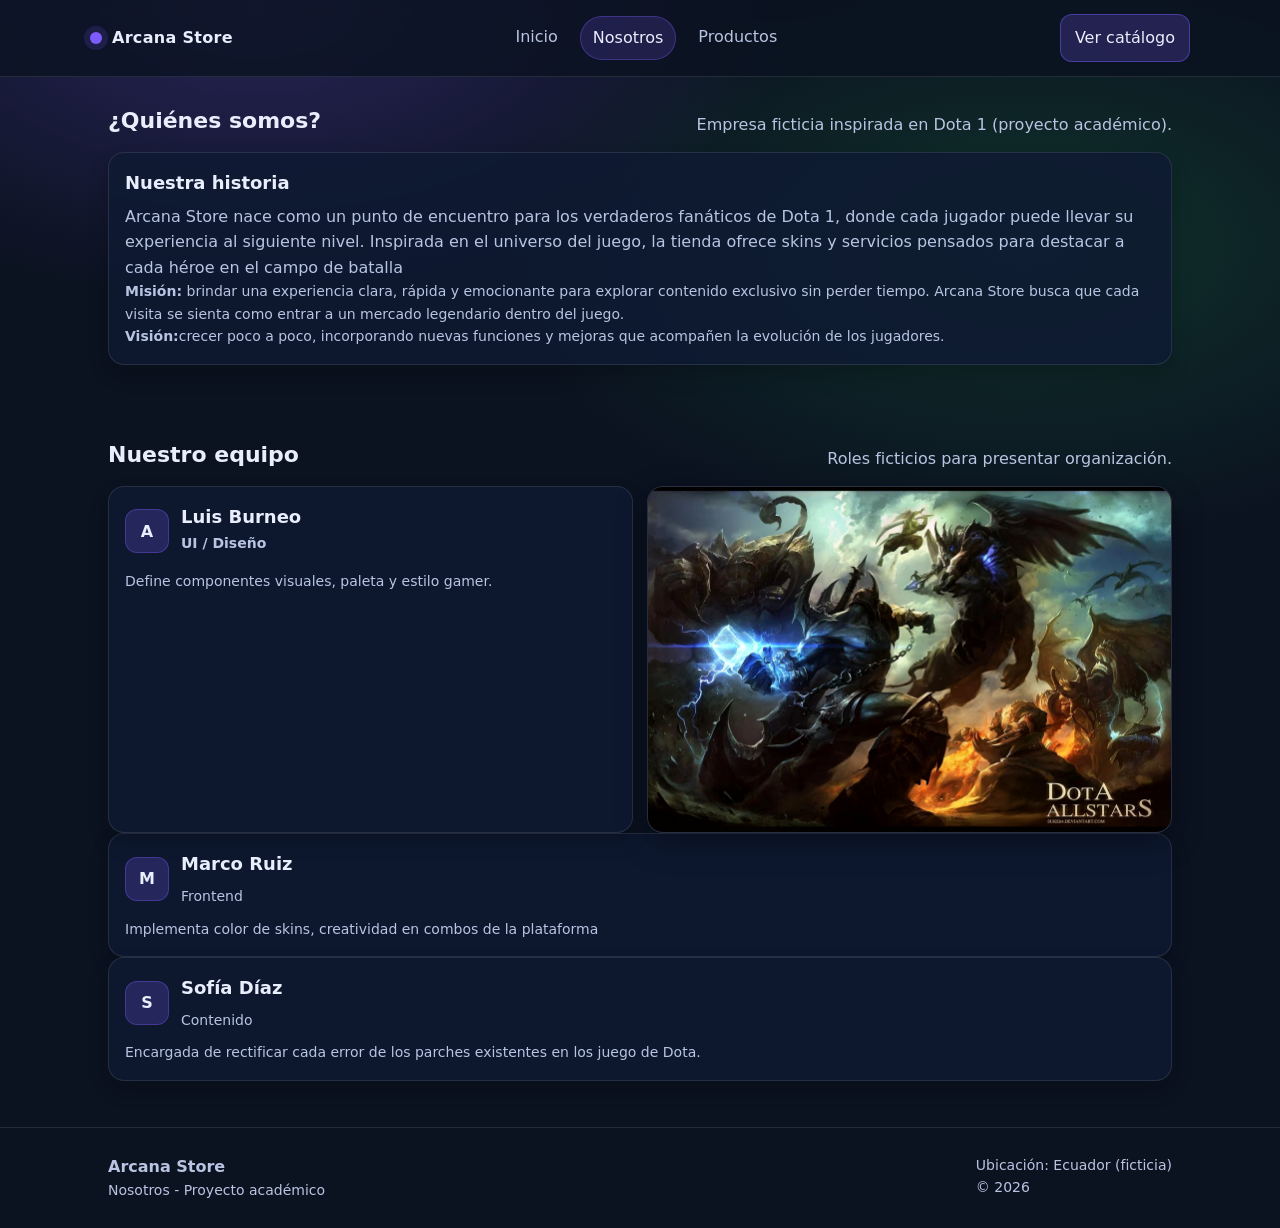
==== nosotros.html @ 8f255d71 "Primer commit Taller Practico 2 - dinamicas JS" ====
<!DOCTYPE html>
<html lang="es">
<head>
    <meta charset="UTF-8" />
    <meta name="viewport" content="width=device-width, initial-scale=1.0" />
    <title>Arcana Store | Nosotros</title>
    <link rel="stylesheet" href="css/styles.css" />
</head>

<body>

    <!-- NAVBAR -->
    <header class="navbar">
    <div class="container navbar__inner">
        <a class="brand" href="index.html">
        <span class="brand__dot" aria-hidden="true"></span>
        <span>Arcana Store</span>
        </a>

    <button class="nav-toggle" type="button"
        data-nav-toggle
        aria-controls="navlinks"
        aria-expanded="false">
        ☰ Menú
    </button>

    <nav class="navlinks" id="navlinks" data-navlinks aria-label="Navegación principal">
        <a href="index.html">Inicio</a>
        <a href="nosotros.html">Nosotros</a>
        <a href="productos.html">Productos</a>
    </nav>

    <a class="btn btn--brand" href="productos.html">Ver catálogo</a>
    </div>
</header>

<main>

<!-- HISTORIA -->
<section class="section">
<div class="container">
    <div class="section__head">
    <h2>¿Quiénes somos?</h2>
    <p>Empresa ficticia inspirada en Dota 1 (proyecto académico).</p>
    </div>

    <article class="card">
        <h3>Nuestra historia</h3>
        <p>
        Arcana Store nace como un punto de encuentro para los verdaderos fanáticos de Dota 1, donde cada jugador puede llevar su experiencia al siguiente nivel. 
        Inspirada en el universo del juego, la tienda ofrece skins y servicios pensados para destacar a cada héroe en el campo de batalla
        </p>
        <p class="small">
        <b>Misión:</b> brindar una experiencia clara, rápida y emocionante para explorar contenido exclusivo sin perder tiempo.
        Arcana Store busca que cada visita se sienta como entrar a un mercado legendario dentro del juego.<br/>
        <b>Visión:</b>crecer poco a poco, incorporando nuevas funciones y mejoras que acompañen la evolución de los jugadores.
        </p>
    </article>
    </div>
    </section>

    <!-- EQUIPO -->
    <section class="section">
    <div class="container">
        <div class="section__head">
        <h2>Nuestro equipo</h2>
        <p>Roles ficticios para presentar organización.</p>
        </div>

        <div class="about__grid">
        <article class="card">
            <div class="row">
            <div class="avatar" aria-hidden="true">A</div>
            <div>
                <h3>Luis Burneo
                <div class="small">UI / Diseño</div>
            </div>
            </div>
            <p class="small" style="margin-top:10px;">
            Define componentes visuales, paleta y estilo gamer.
            </p>
        </article>

        <div class="hero__media">
    <img src="img/about.jpg" alt="Ilustración gamer para la sección Nosotros" />
    </div>
    </div>

        <article class="card">
            <div class="row">
            <div class="avatar" aria-hidden="true">M</div>
            <div>
                <h3>Marco Ruiz</h3>
                <div class="small">Frontend</div>
            </div>
            </div>
            <p class="small" style="margin-top:10px;">
            Implementa color de skins, creatividad en combos de la plataforma
            </p>
        </article>

        <article class="card">
            <div class="row">
            <div class="avatar" aria-hidden="true">S</div>
            <div>
                <h3>Sofía Díaz</h3>
                <div class="small">Contenido</div>
            </div>
            </div>
            <p class="small" style="margin-top:10px;">
            Encargada de rectificar cada error de los parches existentes en los juego de Dota.
            </p>
        </article>
        </div>
    </div>
    </section>

</main>

<!-- FOOTER -->
<footer class="footer">
    <div class="container footer__grid">
    <div>
        <b>Arcana Store</b>
        <div class="small">Nosotros - Proyecto académico</div>
    </div>
    <div class="small">
        <div>Ubicación: Ecuador (ficticia)</div>
        <div>© 2026</div>
    </div>
    </div>
</footer>

<script src="js/main.js"></script>
</body>
</html>
---- css/styles.css ----
/*  JS helpers  */
.hidden{ display:none !important; }

.nav-toggle{
    display:none;
    padding: 10px 12px;
    border-radius: 12px;
    border: var(--border);
    background: rgba(255,255,255,.05);
    color: var(--text);
    cursor:pointer;
}

@media (max-width: 720px){
    .nav-toggle{ display:inline-flex; }
    .navlinks{
    width:100%;
    margin-top: 10px;
    padding: 10px;
    border-radius: 14px;
    border: var(--border);
    background: rgba(17,26,46,.75);
    display:none;            /* oculto por defecto */
    flex-direction: column;
    gap: 6px;
    }
  .navlinks.open{ display:flex; } /* lo abre JS */
    .navbar__inner{ flex-wrap: wrap; }
}

.hidden {
display: none !important;
}

:root{
    --bg:#0b1220;
    --panel:#111a2e;
    --card:#0f1a33;
    --text:#e8eefc;
    --muted:#b9c4e2;
    --brand:#7c5cff;
    --brand2:#22c55e;

    --radius:16px;
    --shadow:0 10px 30px rgba(0,0,0,.35);
    --border:1px solid rgba(255,255,255,.10);

    --container:1100px;
}

*{box-sizing:border-box}
html{scroll-behavior:smooth}
body{
    margin:0;
    font-family:system-ui,-apple-system,Segoe UI,Roboto,Arial,sans-serif;
    color:var(--text);
    line-height:1.6;
    background:
    radial-gradient(900px 500px at 20% 0%, rgba(124,92,255,.25), transparent 60%),
    radial-gradient(900px 500px at 80% 20%, rgba(34,197,94,.18), transparent 60%),
    var(--bg);
}

a{color:inherit;text-decoration:none}
img{max-width:100%;display:block}

.container{
    max-width:var(--container);
    margin:0 auto;
    padding:0 18px;
}

/* NAVBAR */
.navbar{
    position:sticky;
    top:0;
    z-index:50;
    background:rgba(11,18,32,.78);
    backdrop-filter:blur(10px);
    border-bottom:var(--border);
}
.navbar__inner{
    display:flex;
    align-items:center;
    justify-content:space-between;
    gap:14px;
    padding:14px 0;
    flex-wrap:wrap;
}

.brand{
display:flex;
align-items:center;
gap:10px;
font-weight:800;
letter-spacing:.3px;
}
.brand__dot{
width:12px;height:12px;border-radius:999px;
background:var(--brand);
box-shadow:0 0 0 6px rgba(124,92,255,.15);
}

.navlinks{
display:flex;
gap:10px;
flex-wrap:wrap;
}
.navlinks a{
padding:8px 12px;
border-radius:999px;
color:var(--muted);
}
.navlinks a:hover{
background:rgba(255,255,255,.06);
color:var(--text);
}
.navlinks a.active{
background:rgba(124,92,255,.18);
color:var(--text);
border:1px solid rgba(124,92,255,.35);
}

/* BOTONES */
.btn{
display:inline-flex;
align-items:center;
justify-content:center;
gap:10px;
padding:10px 14px;
border-radius:12px;
border:var(--border);
background:rgba(255,255,255,.05);
color:var(--text);
cursor:pointer;
transition:transform .15s ease, background .15s ease;
}
.btn:hover{transform:translateY(-1px)}
.btn--brand{
background:rgba(124,92,255,.22);
border:1px solid rgba(124,92,255,.45);
}
.btn--success{
background:rgba(34,197,94,.16);
border:1px solid rgba(34,197,94,.35);
}

/* HERO */
.hero{padding:56px 0 24px}
.hero__grid{
display:grid;
grid-template-columns:1.2fr .8fr;
gap:18px;
align-items:stretch;
}
.hero__panel{
background:linear-gradient(180deg, rgba(255,255,255,.06), transparent);
border:var(--border);
border-radius:var(--radius);
padding:22px;
box-shadow:var(--shadow);
}
.hero h1{
margin:8px 0 10px;
font-size:clamp(28px,3.6vw,44px);
line-height:1.1;
}
.hero p{margin:0 0 18px;color:var(--muted)}
.hero__cta{display:flex;gap:10px;flex-wrap:wrap}

.hero__side{
border:var(--border);
border-radius:var(--radius);
padding:18px;
background:rgba(17,26,46,.75);
}
.stat{
display:flex;
justify-content:space-between;
align-items:baseline;
padding:10px 0;
border-bottom:var(--border);
}
.stat:last-child{border-bottom:none}
.stat b{font-size:20px}

/* SECCIONES */
.section{padding:26px 0 46px}
.section__head{
display:flex;
justify-content:space-between;
align-items:flex-end;
gap:10px;
margin-bottom:14px;
}
.section__head h2{margin:0;font-size:22px}
.section__head p{margin:0;color:var(--muted)}

.badge{
display:inline-flex;
padding:6px 10px;
border-radius:999px;
border:var(--border);
color:var(--muted);
background:rgba(255,255,255,.04);
}

/* CARDS / GRID */
.grid{display:grid;gap:14px}
.grid--3{grid-template-columns:repeat(3,1fr)}
.grid--4{grid-template-columns:repeat(4,1fr)}

.card{
border:var(--border);
border-radius:var(--radius);
background:rgba(15,26,51,.86);
padding:16px;
box-shadow:0 10px 20px rgba(0,0,0,.20);
transition:transform .15s ease, background .15s ease;
}
.card:hover{
transform:translateY(-2px);
background:rgba(15,26,51,.95);
}
.card h3{margin:0 0 6px;font-size:18px}
.card p{margin:0;color:var(--muted)}

.small{font-size:14px;color:var(--muted)}
.row{display:flex;gap:12px;align-items:center}
.avatar{
width:44px;height:44px;border-radius:12px;
background:rgba(124,92,255,.22);
border:1px solid rgba(124,92,255,.35);
display:flex;align-items:center;justify-content:center;
font-weight:800;
}

/* FILTROS */
.filters{
display:flex;
gap:10px;
flex-wrap:wrap;
align-items:center;
}
.input, .select{
padding:10px 12px;
border-radius:12px;
border:var(--border);
background:rgba(255,255,255,.04);
color:var(--text);
outline:none;
}
.input::placeholder{color:rgba(185,196,226,.70)}
.select option{background:#0b1220}

/* FOOTER */
.footer{
border-top:var(--border);
padding:26px 0;
color:var(--muted);
}
.footer__grid{
display:flex;
justify-content:space-between;
align-items:flex-start;
gap:14px;
flex-wrap:wrap;
}

/* JS helper para filtros */
.hidden{display:none !important}

/* MENU MOVIL */
.nav-toggle{
    display:none;
    padding:10px 12px;
    border-radius:12px;
    border:var(--border);
    background:rgba(255,255,255,.05);
    color:var(--text);
    cursor:pointer;
}
@media (max-width:900px){
.hero__grid{grid-template-columns:1fr}
.grid--4{grid-template-columns:repeat(2,1fr)}
}
@media (max-width:720px){
.grid--3{grid-template-columns:1fr}
.grid--4{grid-template-columns:1fr}

.nav-toggle{display:inline-flex}

.navlinks{
    width:100%;
    margin-top:10px;
    padding:10px;
    border-radius:14px;
    border:var(--border);
    background:rgba(17,26,46,.75);
    display:none;
    flex-direction:column;
    gap:6px;
}
.navlinks.open{display:flex}
}

/* ===== Imagenes ===== */
.hero__media{
    border: var(--border);
    border-radius: var(--radius);
    overflow: hidden;
    box-shadow: var(--shadow);
    background: rgba(17,26,46,.75);
    min-height: 260px;
}

.hero__media img{
    width: 100%;
    height: 100%;
    object-fit: cover;
    transform: scale(1.03);
    filter: saturate(1.05) contrast(1.05);
}

.card__img{
    width: 100%;
    height: 140px;
    border-radius: 14px;
    overflow: hidden;
    border: var(--border);
    margin-bottom: 10px;
}

.card__img img{
    width: 100%;
    height: 100%;
    object-fit: cover;
}

.about__grid{
    display: grid;
    grid-template-columns: 1fr 1fr;
    gap: 14px;
    align-items: stretch;
}

@media (max-width: 900px){
    .about__grid{ grid-template-columns: 1fr; }
}
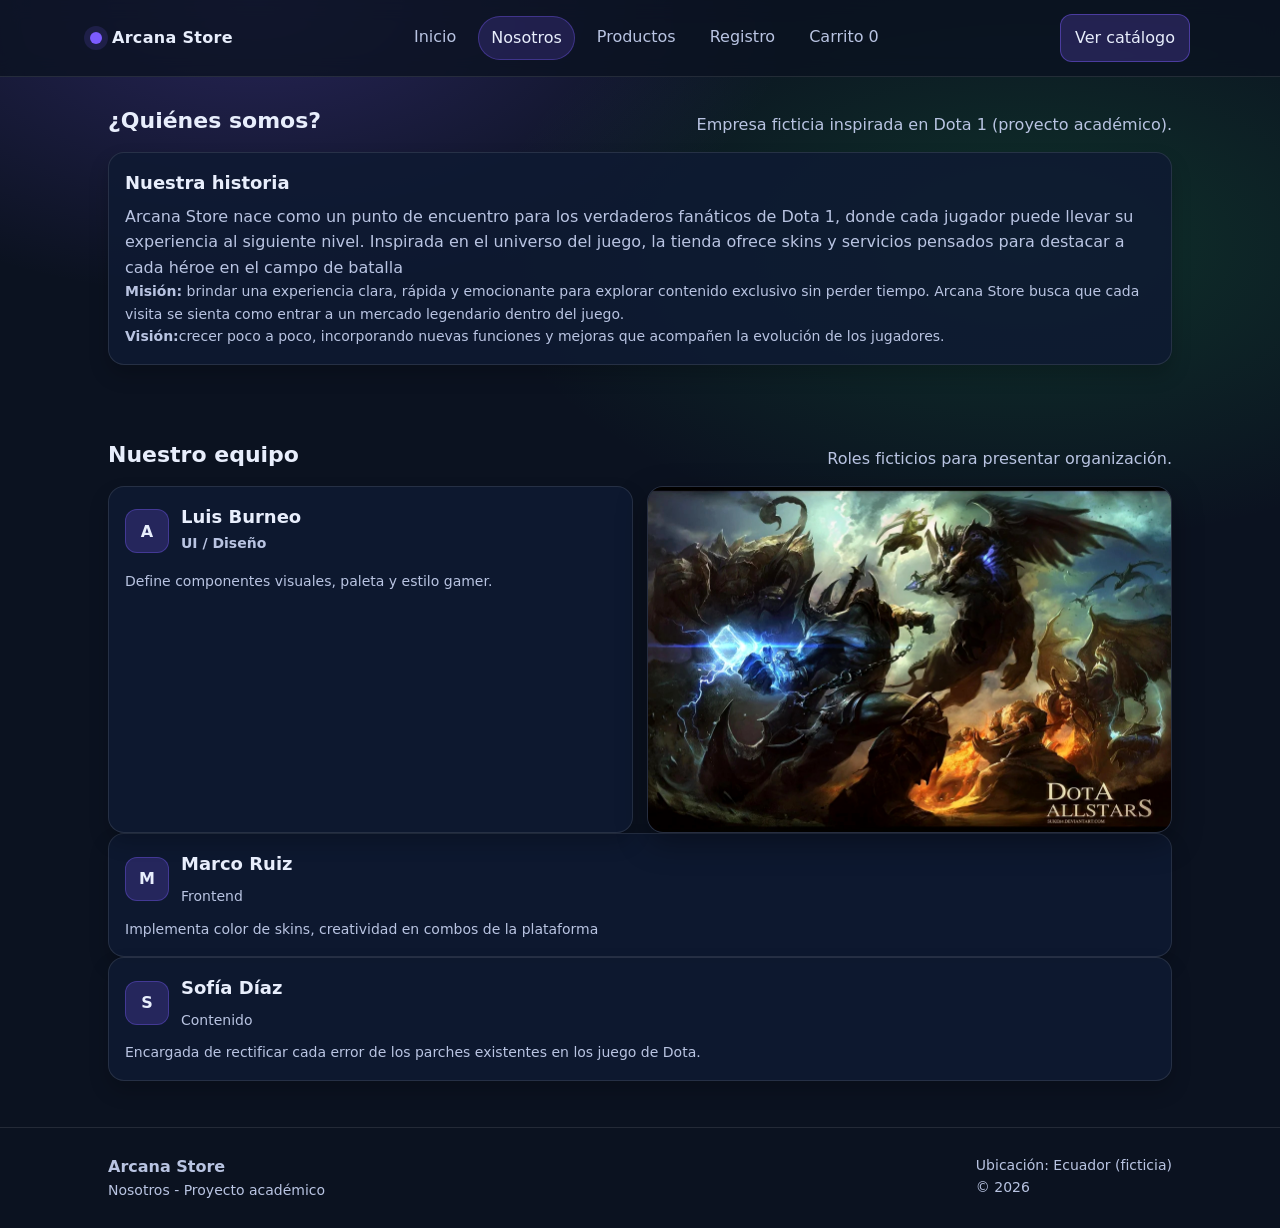
==== commit 681853e3: "Actualización proyecto final" ====
--- a/nosotros.html
+++ b/nosotros.html
@@ -28,6 +28,8 @@
         <a href="index.html">Inicio</a>
         <a href="nosotros.html">Nosotros</a>
         <a href="productos.html">Productos</a>
+        <a href="registro.html">Registro</a>
+        <a href="carrito.html">Carrito <span class="cart-badge" id="cartBadge">0</span></a>
     </nav>
 
     <a class="btn btn--brand" href="productos.html">Ver catálogo</a>
@@ -131,6 +133,7 @@
     </div>
 </footer>
 
+<div id="toast" class="toast" aria-live="polite"></div>
 <script src="js/main.js"></script>
 </body>
 </html>
--- a/css/styles.css
+++ b/css/styles.css
@@ -346,4 +346,153 @@
 
 @media (max-width: 900px){
     .about__grid{ grid-template-columns: 1fr; }
-}+}
+
+
+.img-clickable{
+    cursor: pointer;
+    transition: filter .25s ease, transform .2s ease;
+    border-radius: var(--radius);
+}
+
+.img-colored{
+    filter: hue-rotate(140deg) saturate(1.6) contrast(1.05);
+    transform: scale(1.01);
+}
+
+.toast{
+    position: fixed;
+    bottom: 18px;
+    right: 18px;
+    padding: 12px 14px;
+    border-radius: 14px;
+    border: var(--border);
+    background: rgba(17,26,46,.92);
+    color: var(--text);
+    box-shadow: var(--shadow);
+    opacity: 0;
+    transform: translateY(10px);
+    pointer-events: none;
+    transition: opacity .2s ease, transform .2s ease;
+    max-width: 320px;
+    font-size: 14px;
+}
+
+.toast.show{
+    opacity: 1;
+    transform: translateY(0);
+}
+
+.btn--download{
+    position: relative;
+    padding: 14px 18px;
+    min-width: 220px;
+    font-weight: 800;
+    letter-spacing: .2px;
+    border-radius: 16px;
+
+
+background: linear-gradient(135deg, rgba(47,214,155,.95), rgba(11,164,255,.85));
+    color: #081018;
+    border: 1px solid rgba(255,255,255,.18);
+
+    box-shadow: 0 12px 28px rgba(0,0,0,.35);
+    transform: translateZ(0);
+    transition: transform .18s ease, filter .18s ease, box-shadow .18s ease;
+}
+
+.btn--download .btn__sub{
+    display: block;
+    margin-top: 6px;
+    font-size: 12px;
+    font-weight: 700;
+    opacity: .85;
+}
+
+.btn--download:hover{
+    transform: translateY(-2px) scale(1.02);
+    filter: saturate(1.05);
+    box-shadow: 0 16px 40px rgba(0,0,0,.42);
+
+.btn--download:active{
+    transform: translateY(0) scale(.99);
+}
+
+/* ===== Proyecto final: carrito + registro ===== */
+.cart-badge{
+  display:inline-flex;
+  align-items:center;
+  justify-content:center;
+  min-width:18px;
+  height:18px;
+  padding:0 6px;
+  margin-left:6px;
+  border-radius:999px;
+  font-size:12px;
+  line-height:18px;
+  background: rgba(34,197,94,.18);
+  border: 1px solid rgba(34,197,94,.35);
+}
+
+.table-wrap{ overflow:auto; border-radius:14px; border:1px solid rgba(255,255,255,.08); }
+.table{
+  width:100%;
+  border-collapse:collapse;
+  min-width:620px;
+}
+.table th, .table td{
+  padding:12px 10px;
+  text-align:left;
+  border-bottom:1px solid rgba(255,255,255,.08);
+}
+.table th{ font-size:13px; opacity:.85; }
+
+.cart-prod{
+  display:flex;
+  gap:10px;
+  align-items:center;
+}
+.cart-img{
+  width:64px;
+  height:44px;
+  object-fit:cover;
+  border-radius:10px;
+  border:1px solid rgba(255,255,255,.08);
+}
+
+.cart-qty{
+  white-space:nowrap;
+}
+.qty-btn{
+  width:32px;
+  height:32px;
+  border-radius:10px;
+  border:1px solid rgba(255,255,255,.12);
+  background: transparent;
+  color: inherit;
+  cursor:pointer;
+}
+.qty-val{
+  display:inline-block;
+  min-width:26px;
+  text-align:center;
+}
+
+.cart-summary{
+  display:flex;
+  justify-content:space-between;
+  align-items:flex-end;
+  margin-top:12px;
+  padding-top:12px;
+  border-top:1px solid rgba(255,255,255,.08);
+}
+.cart-total{
+  font-size:22px;
+  font-weight:800;
+}
+
+.btn--sm{ padding:8px 10px; font-size:13px; }
+.btn--danger{
+  border:1px solid rgba(239,68,68,.35);
+  background: rgba(239,68,68,.12);
+}
